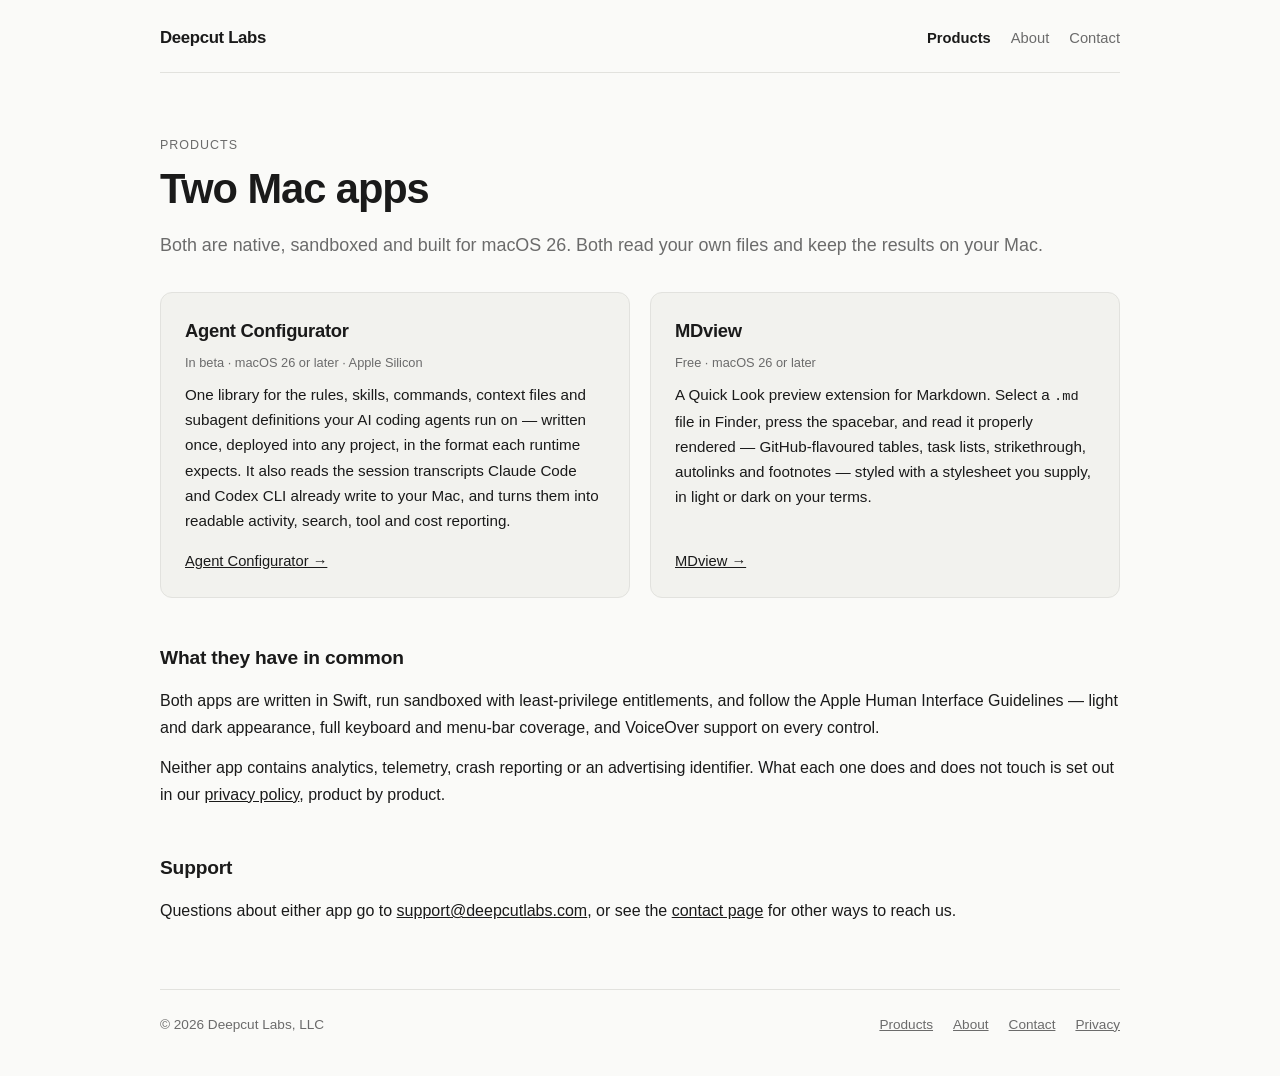
==== products/index.html @ 7f273878 "feat: build out the site with About, Contact, and product pages Apple's organization enrollment veri" ====
<!doctype html>
<html lang="en">
<head>
  <meta charset="utf-8">
  <meta name="viewport" content="width=device-width, initial-scale=1">
  <title>Products — Deepcut Labs</title>
  <meta name="description" content="Mac apps from Deepcut Labs, LLC: Agent Configurator and MDview.">
  <link rel="stylesheet" href="/assets/site.css">
</head>
<body>
  <header class="site-header">
    <a class="wordmark" href="/">Deepcut Labs</a>
    <nav>
      <a href="/products/" aria-current="page">Products</a>
      <a href="/about.html">About</a>
      <a href="/contact.html">Contact</a>
    </nav>
  </header>

  <main class="wide">
    <p class="eyebrow">Products</p>
    <h1>Two Mac apps</h1>
    <p class="lede">
      Both are native, sandboxed and built for macOS 26. Both read your own files and keep the
      results on your Mac.
    </p>

    <div class="cards">
      <article class="card">
        <h3>Agent Configurator</h3>
        <p class="status">In beta &middot; macOS 26 or later &middot; Apple Silicon</p>
        <p>
          One library for the rules, skills, commands, context files and subagent definitions your
          AI coding agents run on — written once, deployed into any project, in the format each
          runtime expects. It also reads the session transcripts Claude Code and Codex CLI already
          write to your Mac, and turns them into readable activity, search, tool and cost reporting.
        </p>
        <p class="more"><a href="/products/agent-configurator.html">Agent Configurator &rarr;</a></p>
      </article>

      <article class="card">
        <h3>MDview</h3>
        <p class="status">Free &middot; macOS 26 or later</p>
        <p>
          A Quick Look preview extension for Markdown. Select a <code>.md</code> file in Finder,
          press the spacebar, and read it properly rendered — GitHub-flavoured tables, task lists,
          strikethrough, autolinks and footnotes — styled with a stylesheet you supply, in light or
          dark on your terms.
        </p>
        <p class="more"><a href="/products/mdview.html">MDview &rarr;</a></p>
      </article>
    </div>

    <h2>What they have in common</h2>
    <p>
      Both apps are written in Swift, run sandboxed with least-privilege entitlements, and follow
      the Apple Human Interface Guidelines — light and dark appearance, full keyboard and menu-bar
      coverage, and VoiceOver support on every control.
    </p>
    <p>
      Neither app contains analytics, telemetry, crash reporting or an advertising identifier. What
      each one does and does not touch is set out in our <a href="/privacy.html">privacy policy</a>,
      product by product.
    </p>

    <h2>Support</h2>
    <p>
      Questions about either app go to
      <a href="mailto:support@deepcutlabs.com">support@deepcutlabs.com</a>, or see the
      <a href="/contact.html">contact page</a> for other ways to reach us.
    </p>
  </main>

  <footer class="site-footer">
    <span>&copy; 2026 Deepcut Labs, LLC</span>
    <nav>
      <a href="/products/">Products</a>
      <a href="/about.html">About</a>
      <a href="/contact.html">Contact</a>
      <a href="/privacy.html">Privacy</a>
    </nav>
  </footer>
</body>
</html>
---- assets/site.css ----
/* Deepcut Labs — shared site styles */

:root {
  --bg: #fafaf8;
  --fg: #1a1a1a;
  --muted: #6b6b6b;
  --rule: #e2e2de;
  --panel: #f2f2ee;
  --accent: #1a1a1a;
}
@media (prefers-color-scheme: dark) {
  :root {
    --bg: #111113;
    --fg: #ededea;
    --muted: #9a9a96;
    --rule: #2a2a2e;
    --panel: #191a1d;
    --accent: #ededea;
  }
}

* { box-sizing: border-box; margin: 0; padding: 0; }

html { scroll-behavior: smooth; }

body {
  background: var(--bg);
  color: var(--fg);
  font-family: -apple-system, BlinkMacSystemFont, "Segoe UI", Roboto, Helvetica, Arial, sans-serif;
  line-height: 1.65;
  min-height: 100svh;
  display: flex;
  flex-direction: column;
  align-items: center;
  padding: 0 1.5rem 0;
}

/* ---- Header / nav ---- */

.site-header {
  width: 100%;
  max-width: 60rem;
  display: flex;
  flex-wrap: wrap;
  gap: 0.75rem 1.5rem;
  align-items: baseline;
  justify-content: space-between;
  padding: 1.5rem 0 1.25rem;
  border-bottom: 1px solid var(--rule);
}
.site-header .wordmark {
  font-weight: 650;
  letter-spacing: -0.02em;
  font-size: 1.05rem;
  text-decoration: none;
  color: var(--fg);
}
.site-header nav {
  display: flex;
  flex-wrap: wrap;
  gap: 1.25rem;
  font-size: 0.92rem;
}
.site-header nav a {
  color: var(--muted);
  text-decoration: none;
}
.site-header nav a:hover { color: var(--fg); }
.site-header nav a[aria-current="page"] { color: var(--fg); font-weight: 560; }

/* ---- Main content ---- */

main {
  width: 100%;
  max-width: 44rem;
  flex: 1;
  padding: 3rem 0 4rem;
}
main.wide { max-width: 60rem; }

h1 {
  font-size: clamp(1.75rem, 4.5vw, 2.6rem);
  font-weight: 650;
  letter-spacing: -0.025em;
  line-height: 1.15;
}
h2 {
  font-size: 1.2rem;
  font-weight: 650;
  letter-spacing: -0.01em;
  margin-top: 2.75rem;
}
h3 {
  font-size: 1rem;
  font-weight: 620;
  margin-top: 1.75rem;
}
p, ul, ol { margin-top: 0.9rem; }
ul, ol { padding-left: 1.25rem; }
li { margin-top: 0.4rem; }
strong { font-weight: 620; }

a { color: inherit; }

.lede {
  margin-top: 1.1rem;
  font-size: 1.12rem;
  color: var(--muted);
}
.eyebrow {
  font-size: 0.78rem;
  letter-spacing: 0.08em;
  text-transform: uppercase;
  color: var(--muted);
  margin-bottom: 0.6rem;
}
.updated { margin-top: 0.4rem; color: var(--muted); font-size: 0.85rem; }

code {
  font-family: ui-monospace, SFMono-Regular, Menlo, monospace;
  font-size: 0.9em;
}

/* ---- Product cards ---- */

.cards {
  margin-top: 2rem;
  display: grid;
  gap: 1.25rem;
  grid-template-columns: repeat(auto-fit, minmax(17rem, 1fr));
}
.card {
  border: 1px solid var(--rule);
  border-radius: 12px;
  background: var(--panel);
  padding: 1.4rem 1.5rem 1.5rem;
  display: flex;
  flex-direction: column;
}
.card h2, .card h3 { margin-top: 0; }
.card h3 { font-size: 1.15rem; font-weight: 650; letter-spacing: -0.015em; }
.card p { margin-top: 0.6rem; font-size: 0.95rem; }
.card .status {
  margin-top: 0.35rem;
  font-size: 0.8rem;
  color: var(--muted);
}
.card .more { margin-top: auto; padding-top: 1rem; font-size: 0.92rem; }

/* ---- Buttons ---- */

.actions {
  margin-top: 1.75rem;
  display: flex;
  flex-wrap: wrap;
  gap: 0.75rem;
  align-items: center;
}
.btn {
  display: inline-block;
  padding: 0.6rem 1.1rem;
  border-radius: 8px;
  border: 1px solid var(--accent);
  background: var(--accent);
  color: var(--bg);
  text-decoration: none;
  font-size: 0.95rem;
  font-weight: 560;
}
.btn.secondary {
  background: transparent;
  color: var(--fg);
  border-color: var(--rule);
}
.btn.disabled {
  background: transparent;
  color: var(--muted);
  border-color: var(--rule);
  cursor: default;
}

/* ---- Screenshots ---- */

figure {
  margin-top: 2rem;
  border: 1px solid var(--rule);
  border-radius: 12px;
  overflow: hidden;
  background: var(--panel);
}
figure img {
  display: block;
  width: 100%;
  height: auto;
}
figcaption {
  padding: 0.75rem 1rem;
  font-size: 0.87rem;
  color: var(--muted);
  border-top: 1px solid var(--rule);
}

/* ---- Definition rows (contact, specs) ---- */

.rows { margin-top: 1.5rem; border-top: 1px solid var(--rule); }
.row {
  display: flex;
  flex-wrap: wrap;
  gap: 0.25rem 1.5rem;
  padding: 0.9rem 0;
  border-bottom: 1px solid var(--rule);
}
.row dt {
  flex: 0 0 9rem;
  color: var(--muted);
  font-size: 0.9rem;
}
.row dd { flex: 1 1 14rem; }

/* ---- Footer ---- */

.site-footer {
  margin-top: auto;
  padding: 1.5rem 0 2.5rem;
  border-top: 1px solid var(--rule);
  color: var(--muted);
  font-size: 0.85rem;
  width: 100%;
  max-width: 60rem;
  display: flex;
  flex-wrap: wrap;
  gap: 0.5rem 1.25rem;
  justify-content: space-between;
}
.site-footer nav { display: flex; flex-wrap: wrap; gap: 1.25rem; }
.site-footer a { color: inherit; }

@media (max-width: 34rem) {
  .row dt { flex-basis: 100%; }
}
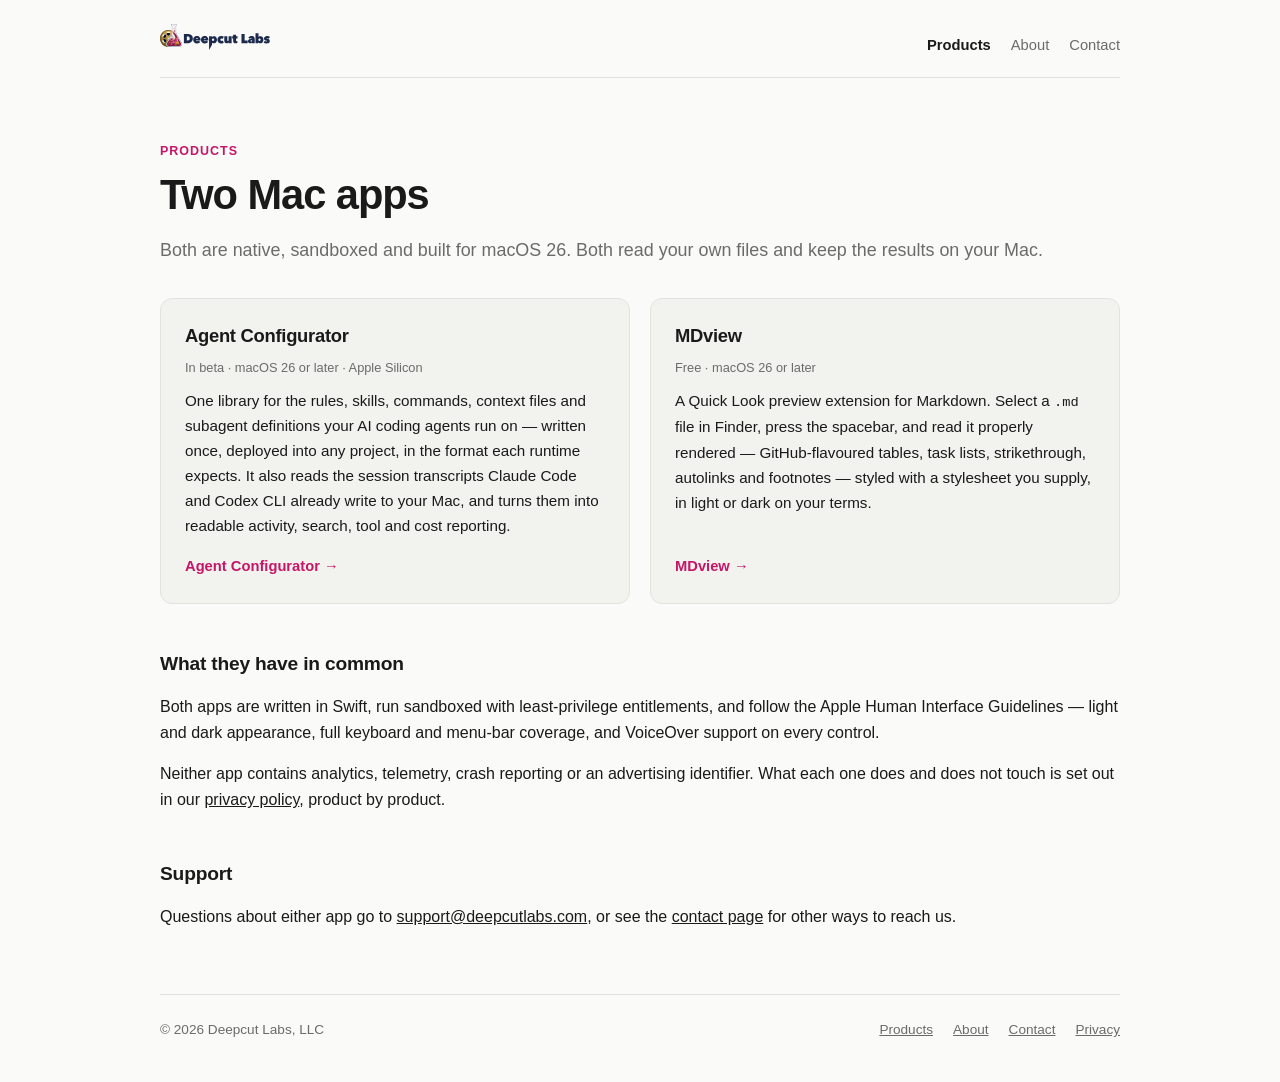
==== commit 50a098b5: "feat: put the logo and brand colour across the site The site was monochrome and carried artwork only" ====
--- a/products/index.html
+++ b/products/index.html
@@ -6,10 +6,18 @@
   <title>Products — Deepcut Labs</title>
   <meta name="description" content="Mac apps from Deepcut Labs, LLC: Agent Configurator and MDview.">
   <link rel="stylesheet" href="/assets/site.css">
+  <link rel="icon" href="/assets/favicon-32.png" sizes="32x32" type="image/png">
+  <link rel="icon" href="/assets/favicon-192.png" sizes="192x192" type="image/png">
+  <link rel="apple-touch-icon" href="/assets/apple-touch-icon.png">
 </head>
 <body>
   <header class="site-header">
-    <a class="wordmark" href="/">Deepcut Labs</a>
+    <a class="wordmark" href="/" aria-label="Deepcut Labs — home">
+      <picture>
+        <source srcset="/assets/logo-dark.svg" media="(prefers-color-scheme: dark)">
+        <img src="/assets/logo-light.svg" alt="Deepcut Labs" width="110" height="26">
+      </picture>
+    </a>
     <nav>
       <a href="/products/" aria-current="page">Products</a>
       <a href="/about.html">About</a>
--- a/assets/site.css
+++ b/assets/site.css
@@ -7,6 +7,8 @@
   --rule: #e2e2de;
   --panel: #f2f2ee;
   --accent: #1a1a1a;
+  --brand: #c51667;        /* logo magenta, on the light ground */
+  --brand-soft: #c5166714;
 }
 @media (prefers-color-scheme: dark) {
   :root {
@@ -16,6 +18,8 @@
     --rule: #2a2a2e;
     --panel: #191a1d;
     --accent: #ededea;
+    --brand: #e2599c;      /* the light magenta is too dark on #111113 */
+    --brand-soft: #e2599c1f;
   }
 }
 
@@ -49,11 +53,15 @@
   border-bottom: 1px solid var(--rule);
 }
 .site-header .wordmark {
-  font-weight: 650;
-  letter-spacing: -0.02em;
-  font-size: 1.05rem;
+  display: inline-flex;
+  align-items: center;
   text-decoration: none;
   color: var(--fg);
+}
+.site-header .wordmark img {
+  height: 26px;
+  width: auto;
+  display: block;
 }
 .site-header nav {
   display: flex;
@@ -77,6 +85,13 @@
   padding: 3rem 0 4rem;
 }
 main.wide { max-width: 60rem; }
+
+.hero-logo {
+  display: block;
+  width: auto;
+  height: clamp(56px, 9vw, 84px);
+  margin-bottom: 1.75rem;
+}
 
 h1 {
   font-size: clamp(1.75rem, 4.5vw, 2.6rem);
@@ -111,7 +126,8 @@
   font-size: 0.78rem;
   letter-spacing: 0.08em;
   text-transform: uppercase;
-  color: var(--muted);
+  color: var(--brand);
+  font-weight: 600;
   margin-bottom: 0.6rem;
 }
 .updated { margin-top: 0.4rem; color: var(--muted); font-size: 0.85rem; }
@@ -136,6 +152,11 @@
   padding: 1.4rem 1.5rem 1.5rem;
   display: flex;
   flex-direction: column;
+  transition: border-color 0.15s ease, box-shadow 0.15s ease;
+}
+.card:hover {
+  border-color: var(--brand);
+  box-shadow: 0 0 0 3px var(--brand-soft);
 }
 .card h2, .card h3 { margin-top: 0; }
 .card h3 { font-size: 1.15rem; font-weight: 650; letter-spacing: -0.015em; }
@@ -146,6 +167,8 @@
   color: var(--muted);
 }
 .card .more { margin-top: auto; padding-top: 1rem; font-size: 0.92rem; }
+.card .more a { color: var(--brand); text-decoration: none; font-weight: 560; }
+.card .more a:hover { text-decoration: underline; }
 
 /* ---- Buttons ---- */
 
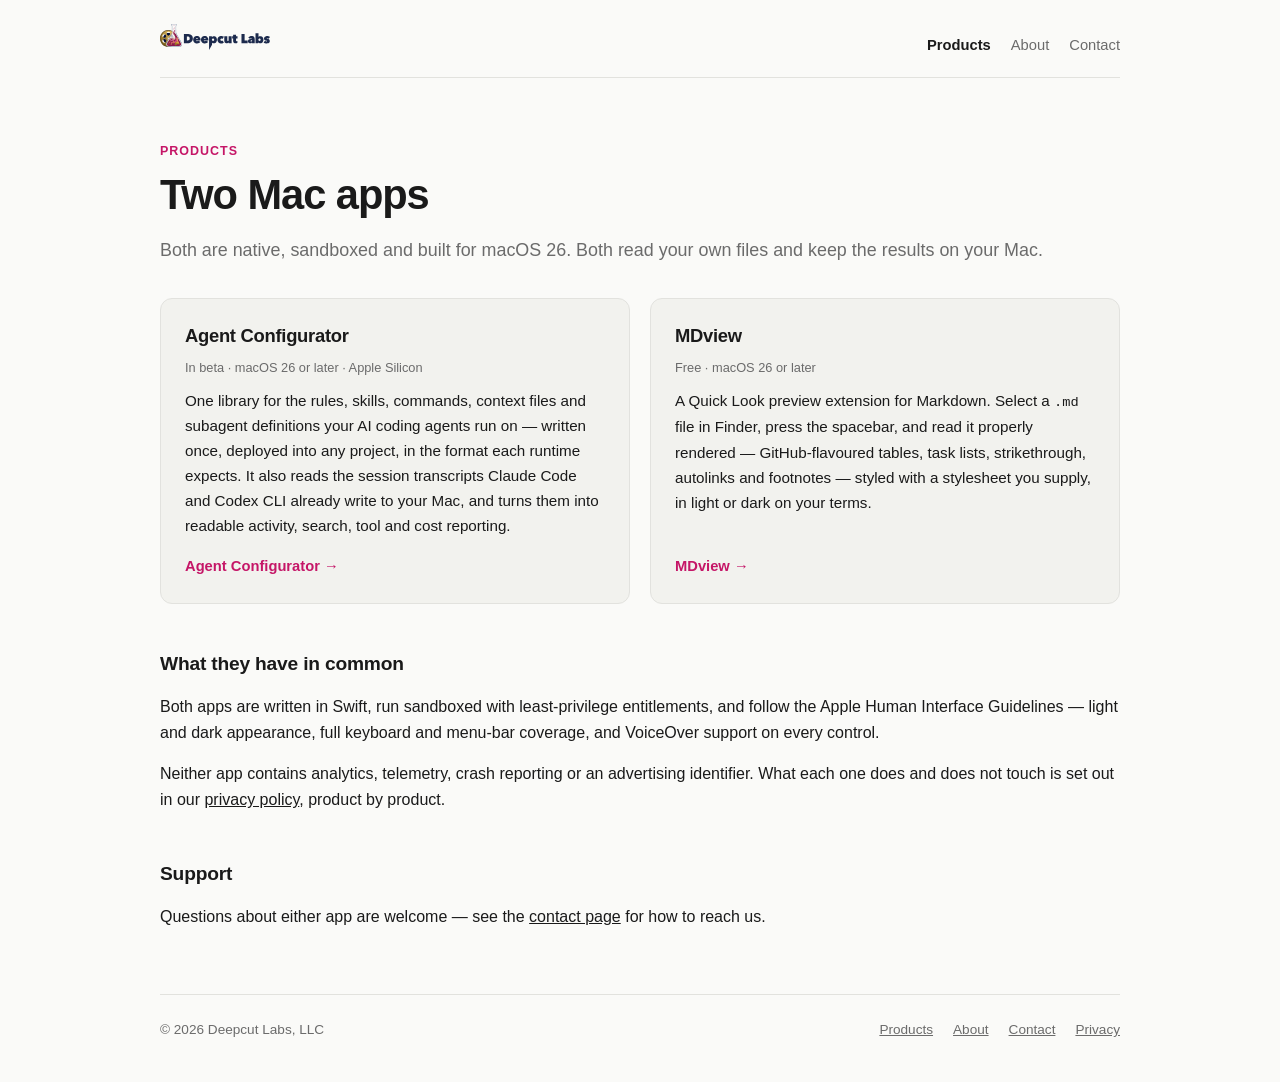
==== commit 96ef0b54: "release: helper 1.0.3, and remove contact PII from the site Publish Agent Configurator Helper 1.0.3 " ====
--- a/products/index.html
+++ b/products/index.html
@@ -73,9 +73,8 @@
 
     <h2>Support</h2>
     <p>
-      Questions about either app go to
-      <a href="mailto:support@deepcutlabs.com">support@deepcutlabs.com</a>, or see the
-      <a href="/contact.html">contact page</a> for other ways to reach us.
+      Questions about either app are welcome — see the
+      <a href="/contact.html">contact page</a> for how to reach us.
     </p>
   </main>
 
--- a/assets/site.css
+++ b/assets/site.css
@@ -12,13 +12,15 @@
 }
 @media (prefers-color-scheme: dark) {
   :root {
-    --bg: #111113;
-    --fg: #ededea;
-    --muted: #9a9a96;
-    --rule: #2a2a2e;
-    --panel: #191a1d;
-    --accent: #ededea;
-    --brand: #e2599c;      /* the light magenta is too dark on #111113 */
+    /* Near-black carrying the navy from the logo, rather than a neutral grey.
+       The whole ramp moves together so panels and rules stay in the same hue. */
+    --bg: #0e1119;
+    --fg: #eaecf1;
+    --muted: #969cab;
+    --rule: #262c3b;
+    --panel: #151925;
+    --accent: #eaecf1;
+    --brand: #e2599c;      /* the light magenta is too dark on this ground */
     --brand-soft: #e2599c1f;
   }
 }
@@ -63,6 +65,9 @@
   width: auto;
   display: block;
 }
+/* Homepage carries the lockup in the hero, so its header has no logo. */
+.site-header.nologo { justify-content: flex-end; }
+
 .site-header nav {
   display: flex;
   flex-wrap: wrap;
@@ -261,3 +266,105 @@
 @media (max-width: 34rem) {
   .row dt { flex-basis: 100%; }
 }
+
+/* ---- Product hero: app icon beside the title ---- */
+
+.product-head {
+  display: flex;
+  align-items: center;
+  gap: 1.25rem;
+  flex-wrap: wrap;
+}
+.product-head .appicon {
+  width: 84px;
+  height: 84px;
+  flex: none;
+  border-radius: 18px;
+}
+.product-head .titles { min-width: 15rem; flex: 1 1 20rem; }
+.product-head h1 { margin-top: 0.15rem; }
+
+/* ---- Diagrams ---- */
+/* Built from page elements rather than a flat image, so the type stays at a
+   real size at every width and the palette follows the theme. */
+
+.diagram {
+  margin-top: 2rem;
+  border: 1px solid var(--rule);
+  border-radius: 12px;
+  background: var(--panel);
+  padding: 1.75rem 1.5rem 0;
+}
+.dg-flow {
+  display: flex;
+  flex-direction: column;
+  align-items: center;
+  gap: 0.85rem;
+}
+.dg-node {
+  border: 1px solid var(--rule);
+  background: var(--bg);
+  border-radius: 10px;
+  padding: 0.8rem 1.1rem;
+  text-align: center;
+  max-width: 30rem;
+}
+.dg-node strong { display: block; font-weight: 620; font-size: 0.98rem; }
+.dg-node span {
+  display: block;
+  margin-top: 0.2rem;
+  color: var(--muted);
+  font-size: 0.85rem;
+}
+.dg-node.accent { border-color: var(--brand); box-shadow: 0 0 0 3px var(--brand-soft); }
+
+.dg-arrow {
+  color: var(--brand);
+  font-size: 1.1rem;
+  line-height: 1;
+}
+.dg-arrow .gl { display: inline-block; }
+.dg-arrow small {
+  display: block;
+  color: var(--muted);
+  font-size: 0.75rem;
+  letter-spacing: 0.04em;
+  margin-top: 0.25rem;
+}
+
+.dg-targets {
+  display: flex;
+  flex-wrap: wrap;
+  justify-content: center;
+  gap: 0.5rem;
+  margin: 0;
+  padding: 0;
+  list-style: none;
+}
+.dg-targets li {
+  margin: 0;
+  border: 1px solid var(--rule);
+  border-radius: 999px;
+  background: var(--bg);
+  padding: 0.4rem 0.85rem;
+  font-size: 0.88rem;
+  white-space: nowrap;
+}
+
+/* Side-by-side on wide screens, stacked on narrow — no scaled-down type. */
+.dg-lane { display: flex; flex-direction: column; gap: 0.85rem; align-items: center; }
+@media (min-width: 46rem) {
+  .dg-lane { flex-direction: row; align-items: stretch; justify-content: center; }
+  .dg-lane .dg-node { display: flex; flex-direction: column; justify-content: center; flex: 1 1 0; }
+  .dg-lane .dg-arrow { display: flex; flex-direction: column; justify-content: center; text-align: center; }
+  /* the lane runs left-to-right at this width, so turn the arrows with it */
+  .dg-lane .dg-arrow .gl { transform: rotate(-90deg); }
+}
+
+.diagram figcaption {
+  margin-top: 1.5rem;
+  border-top: 1px solid var(--rule);
+  margin-left: -1.5rem;
+  margin-right: -1.5rem;
+  padding: 0.75rem 1rem;
+}
